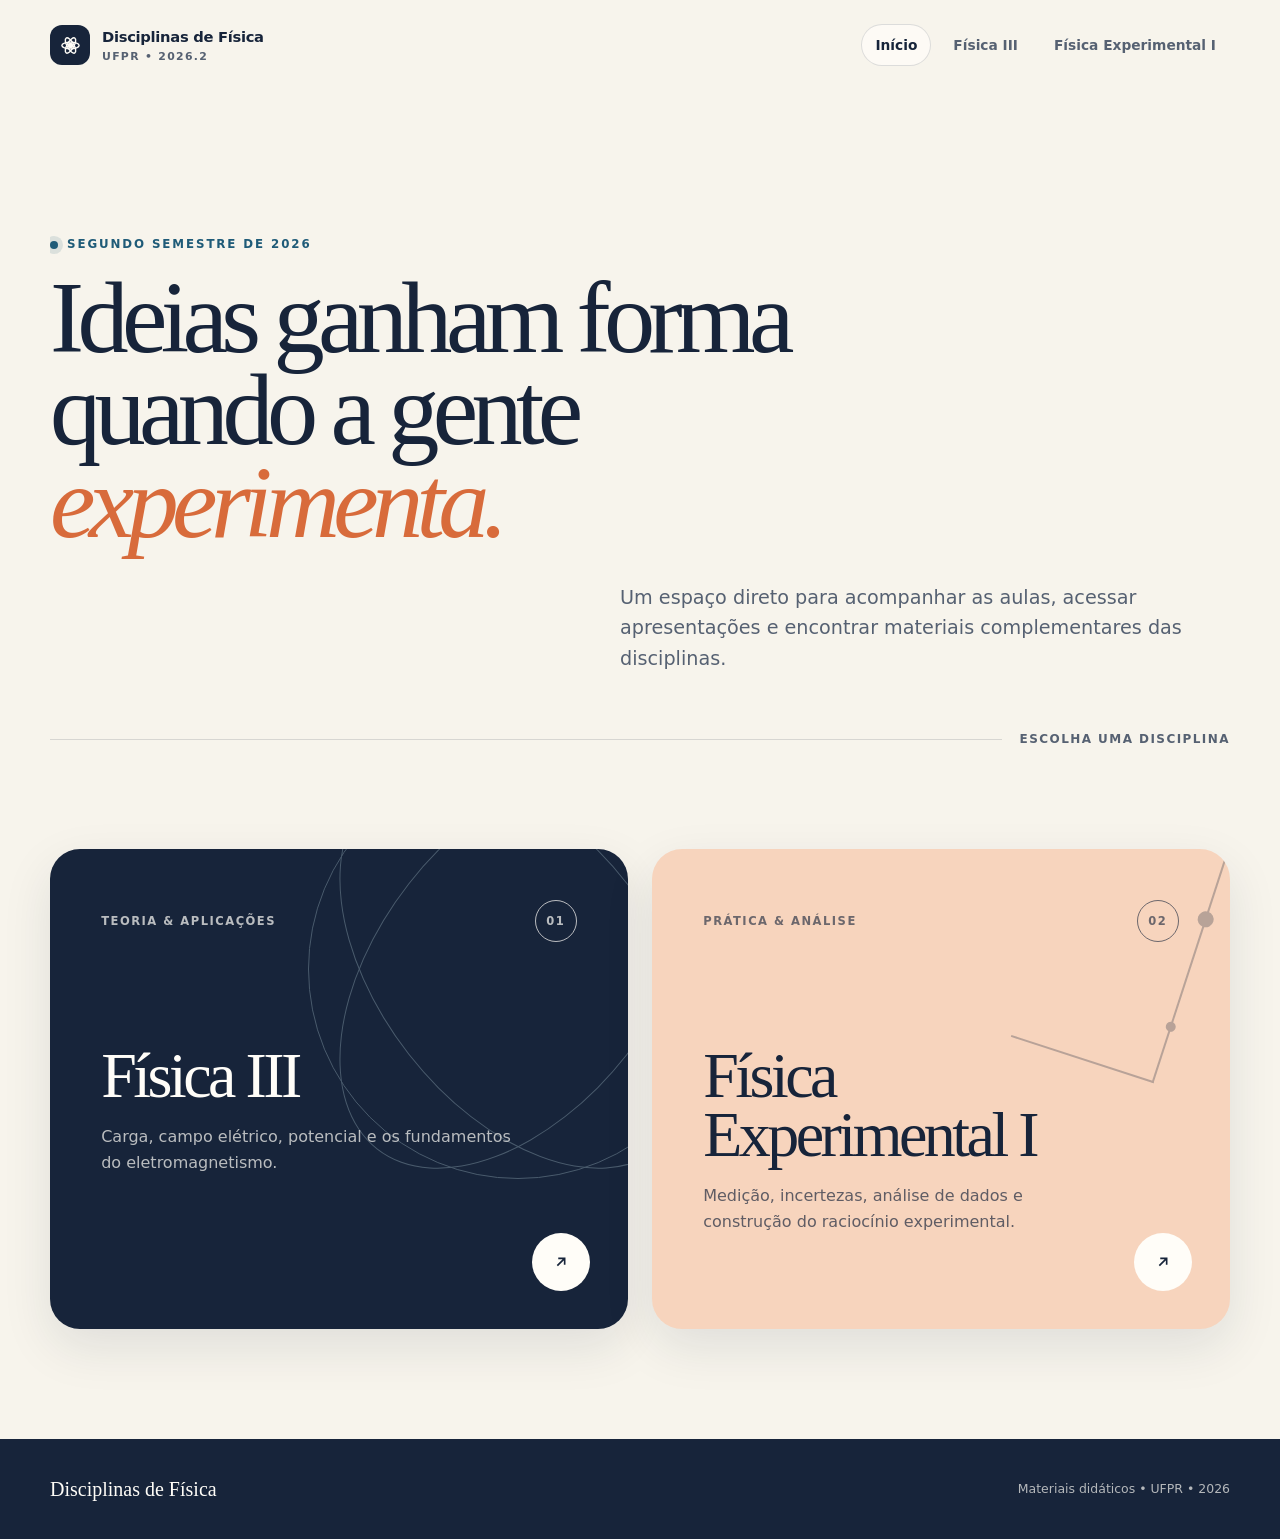
==== index.html @ 962f561f "Cria site das disciplinas de Física" ====
<!doctype html>
<html lang="pt-BR">
  <head>
    <meta charset="utf-8" />
    <meta name="viewport" content="width=device-width, initial-scale=1" />
    <meta name="description" content="Aulas e materiais complementares de Física III e Física Experimental I — UFPR, segundo semestre de 2026." />
    <meta name="theme-color" content="#17243a" />
    <title>Disciplinas de Física • 2026.2</title>
    <link rel="icon" href="assets/icons/favicon.svg" type="image/svg+xml" />
    <link rel="stylesheet" href="assets/css/styles.css" />
  </head>
  <body>
    <a class="skip-link" href="#conteudo">Ir para o conteúdo</a>
    <header class="site-header">
      <div class="shell">
        <a class="brand" href="./" aria-label="Página inicial das disciplinas">
          <span class="brand-mark" aria-hidden="true">
            <svg viewBox="0 0 24 24" fill="none" stroke="currentColor" stroke-width="1.5"><circle cx="12" cy="12" r="2" fill="currentColor"/><ellipse cx="12" cy="12" rx="9" ry="3.5"/><ellipse cx="12" cy="12" rx="9" ry="3.5" transform="rotate(60 12 12)"/><ellipse cx="12" cy="12" rx="9" ry="3.5" transform="rotate(120 12 12)"/></svg>
          </span>
          <span class="brand-copy">Disciplinas de Física<small>UFPR • 2026.2</small></span>
        </a>
        <button class="menu-button" type="button" aria-label="Abrir menu" aria-expanded="false" data-menu-button>
          <svg viewBox="0 0 24 24" fill="none" stroke="currentColor" stroke-width="1.8"><path d="M4 7h16M4 12h16M4 17h16"/></svg>
        </button>
        <nav class="site-nav" aria-label="Navegação principal" data-site-nav>
          <a href="./" aria-current="page">Início</a>
          <a href="fisica-3/">Física III</a>
          <a href="fisica-experimental-1/">Física Experimental I</a>
        </nav>
      </div>
    </header>

    <main id="conteudo">
      <section class="hero-home shell">
        <p class="eyebrow">Segundo semestre de 2026</p>
        <h1 class="display-title">Ideias ganham forma quando a gente <em>experimenta.</em></h1>
        <p class="lead">Um espaço direto para acompanhar as aulas, acessar apresentações e encontrar materiais complementares das disciplinas.</p>
        <div class="hero-rule"><span>Escolha uma disciplina</span></div>
      </section>

      <section class="course-grid shell" aria-label="Disciplinas disponíveis">
        <a class="course-card" href="fisica-3/">
          <span class="orbit-art" aria-hidden="true"></span>
          <div class="course-card-top"><span>Teoria &amp; aplicações</span><span class="course-number">01</span></div>
          <h2>Física III</h2>
          <p>Carga, campo elétrico, potencial e os fundamentos do eletromagnetismo.</p>
          <span class="card-action" aria-hidden="true">
            <svg viewBox="0 0 24 24" fill="none" stroke="currentColor" stroke-width="1.8"><path d="m8 16 8-8M9 8h7v7"/></svg>
          </span>
        </a>

        <a class="course-card experimental" href="fisica-experimental-1/">
          <span class="lab-art" aria-hidden="true"></span>
          <div class="course-card-top"><span>Prática &amp; análise</span><span class="course-number">02</span></div>
          <h2>Física<br />Experimental I</h2>
          <p>Medição, incertezas, análise de dados e construção do raciocínio experimental.</p>
          <span class="card-action" aria-hidden="true">
            <svg viewBox="0 0 24 24" fill="none" stroke="currentColor" stroke-width="1.8"><path d="m8 16 8-8M9 8h7v7"/></svg>
          </span>
        </a>
      </section>
    </main>

    <footer class="site-footer">
      <div class="shell">
        <span class="footer-brand">Disciplinas de Física</span>
        <p>Materiais didáticos • UFPR • <span data-current-year>2026</span></p>
      </div>
    </footer>
    <script src="assets/js/site.js"></script>
  </body>
</html>
---- assets/css/styles.css ----
:root {
  --ink: #17243a;
  --ink-soft: #566172;
  --paper: #f7f4ec;
  --paper-deep: #eee9de;
  --white: #fffdf8;
  --line: rgba(23, 36, 58, 0.14);
  --blue: #1f5b78;
  --blue-light: #cbe7ed;
  --orange: #d86b3b;
  --orange-light: #f7d4bd;
  --green: #1f6b59;
  --green-light: #cce6d9;
  --shadow: 0 18px 50px rgba(23, 36, 58, 0.1);
  --radius-lg: 30px;
  --radius-md: 20px;
  --radius-sm: 12px;
  --content: 1180px;
}

* {
  box-sizing: border-box;
}

html {
  scroll-behavior: smooth;
}

body {
  margin: 0;
  color: var(--ink);
  background: var(--paper);
  font-family: Inter, ui-sans-serif, system-ui, -apple-system, BlinkMacSystemFont, "Segoe UI", sans-serif;
  line-height: 1.6;
  -webkit-font-smoothing: antialiased;
}

body::before {
  position: fixed;
  inset: 0;
  z-index: -1;
  pointer-events: none;
  content: "";
  opacity: 0.42;
  background-image: radial-gradient(rgba(23, 36, 58, 0.1) 0.65px, transparent 0.65px);
  background-size: 18px 18px;
  mask-image: linear-gradient(to bottom, black, transparent 72%);
}

a {
  color: inherit;
  text-decoration: none;
}

button,
input {
  font: inherit;
}

button,
a {
  -webkit-tap-highlight-color: transparent;
}

img,
svg {
  display: block;
  max-width: 100%;
}

.skip-link {
  position: fixed;
  top: 10px;
  left: 10px;
  z-index: 100;
  padding: 10px 14px;
  color: var(--white);
  background: var(--ink);
  border-radius: 8px;
  transform: translateY(-150%);
}

.skip-link:focus {
  transform: translateY(0);
}

.shell {
  width: min(calc(100% - 40px), var(--content));
  margin-inline: auto;
}

.site-header {
  position: relative;
  z-index: 20;
  padding: 24px 0;
}

.site-header .shell {
  display: flex;
  align-items: center;
  justify-content: space-between;
  gap: 28px;
}

.brand {
  display: inline-flex;
  align-items: center;
  gap: 12px;
  font-size: 0.92rem;
  font-weight: 800;
  letter-spacing: -0.02em;
}

.brand-mark {
  display: grid;
  width: 40px;
  height: 40px;
  color: var(--white);
  background: var(--ink);
  border-radius: 12px;
  place-items: center;
}

.brand-mark svg {
  width: 23px;
}

.brand small {
  display: block;
  color: var(--ink-soft);
  font-size: 0.68rem;
  font-weight: 700;
  letter-spacing: 0.12em;
  text-transform: uppercase;
}

.site-nav {
  display: flex;
  align-items: center;
  gap: 8px;
}

.site-nav a {
  padding: 10px 14px;
  border-radius: 999px;
  color: var(--ink-soft);
  font-size: 0.86rem;
  font-weight: 700;
  transition: 160ms ease;
}

.site-nav a:hover,
.site-nav a[aria-current="page"] {
  color: var(--ink);
  background: rgba(255, 253, 248, 0.72);
  box-shadow: inset 0 0 0 1px var(--line);
}

.menu-button {
  display: none;
  width: 44px;
  height: 44px;
  padding: 0;
  color: var(--ink);
  background: var(--white);
  border: 1px solid var(--line);
  border-radius: 12px;
  place-items: center;
}

.menu-button svg {
  width: 22px;
}

.eyebrow {
  display: inline-flex;
  align-items: center;
  gap: 9px;
  margin: 0 0 18px;
  color: var(--blue);
  font-size: 0.74rem;
  font-weight: 850;
  letter-spacing: 0.16em;
  text-transform: uppercase;
}

.eyebrow::before {
  width: 8px;
  height: 8px;
  content: "";
  background: currentColor;
  border-radius: 50%;
  box-shadow: 0 0 0 5px color-mix(in srgb, currentColor 13%, transparent);
}

.display-title {
  max-width: 900px;
  margin: 0;
  font-family: Georgia, "Times New Roman", serif;
  font-size: clamp(3.2rem, 8vw, 7.4rem);
  font-weight: 400;
  letter-spacing: -0.065em;
  line-height: 0.9;
}

.display-title em {
  color: var(--orange);
  font-weight: 400;
}

.hero-home {
  padding: clamp(70px, 11vw, 145px) 0 70px;
  overflow: hidden;
}

.hero-home .lead {
  max-width: 610px;
  margin: 34px 0 0 auto;
  color: var(--ink-soft);
  font-size: clamp(1rem, 1.5vw, 1.22rem);
}

.hero-rule {
  display: flex;
  align-items: center;
  gap: 18px;
  margin-top: 55px;
  color: var(--ink-soft);
  font-size: 0.75rem;
  font-weight: 800;
  letter-spacing: 0.12em;
  text-transform: uppercase;
}

.hero-rule::before {
  flex: 1;
  height: 1px;
  content: "";
  background: var(--line);
}

.course-grid {
  display: grid;
  grid-template-columns: repeat(2, 1fr);
  gap: 24px;
  padding: 30px 0 110px;
}

.course-card {
  position: relative;
  min-height: 480px;
  padding: clamp(28px, 4vw, 52px);
  overflow: hidden;
  color: var(--white);
  background: var(--ink);
  border-radius: var(--radius-lg);
  box-shadow: var(--shadow);
  transition: transform 200ms ease, box-shadow 200ms ease;
}

.course-card:hover {
  transform: translateY(-5px);
  box-shadow: 0 26px 70px rgba(23, 36, 58, 0.17);
}

.course-card.experimental {
  color: var(--ink);
  background: var(--orange-light);
}

.course-card-top {
  position: relative;
  z-index: 2;
  display: flex;
  align-items: center;
  justify-content: space-between;
  gap: 20px;
  color: rgba(255, 253, 248, 0.7);
  font-size: 0.72rem;
  font-weight: 800;
  letter-spacing: 0.13em;
  text-transform: uppercase;
}

.experimental .course-card-top {
  color: rgba(23, 36, 58, 0.62);
}

.course-number {
  display: grid;
  width: 42px;
  height: 42px;
  border: 1px solid currentColor;
  border-radius: 50%;
  place-items: center;
}

.course-card h2 {
  position: relative;
  z-index: 2;
  max-width: 420px;
  margin: 105px 0 18px;
  font-family: Georgia, "Times New Roman", serif;
  font-size: clamp(2.7rem, 5vw, 5rem);
  font-weight: 400;
  letter-spacing: -0.055em;
  line-height: 0.92;
}

.course-card p {
  position: relative;
  z-index: 2;
  max-width: 410px;
  margin: 0;
  color: rgba(255, 253, 248, 0.7);
}

.experimental p {
  color: rgba(23, 36, 58, 0.68);
}

.card-action {
  position: absolute;
  right: 38px;
  bottom: 38px;
  z-index: 3;
  display: grid;
  width: 58px;
  height: 58px;
  color: var(--ink);
  background: var(--white);
  border-radius: 50%;
  place-items: center;
  transition: transform 180ms ease;
}

.course-card:hover .card-action {
  transform: rotate(-7deg) scale(1.05);
}

.card-action svg {
  width: 22px;
}

.orbit-art {
  position: absolute;
  top: -90px;
  right: -100px;
  width: 420px;
  height: 420px;
  opacity: 0.28;
  border: 1px solid var(--blue-light);
  border-radius: 50%;
}

.orbit-art::before,
.orbit-art::after {
  position: absolute;
  inset: 70px -20px;
  content: "";
  border: 1px solid var(--blue-light);
  border-radius: 50%;
  transform: rotate(52deg);
}

.orbit-art::after {
  transform: rotate(-52deg);
}

.lab-art {
  position: absolute;
  top: -28px;
  right: 35px;
  width: 150px;
  height: 245px;
  opacity: 0.28;
  border-right: 2px solid var(--ink);
  border-bottom: 2px solid var(--ink);
  transform: rotate(18deg);
}

.lab-art::before,
.lab-art::after {
  position: absolute;
  content: "";
  background: var(--ink);
  border-radius: 50%;
}

.lab-art::before {
  top: 65px;
  right: -9px;
  width: 16px;
  height: 16px;
}

.lab-art::after {
  right: -6px;
  bottom: 52px;
  width: 10px;
  height: 10px;
}

.course-hero {
  padding: 70px 0 55px;
}

.course-hero-grid {
  display: grid;
  grid-template-columns: minmax(0, 1.45fr) minmax(260px, 0.55fr);
  align-items: end;
  gap: 70px;
}

.course-hero h1 {
  max-width: 780px;
  margin: 0;
  font-family: Georgia, "Times New Roman", serif;
  font-size: clamp(3.5rem, 8vw, 7.8rem);
  font-weight: 400;
  letter-spacing: -0.07em;
  line-height: 0.86;
}

.course-hero h1 em {
  display: block;
  color: var(--orange);
  font-weight: 400;
}

.theme-experimental .course-hero h1 em,
.theme-experimental .eyebrow {
  color: var(--green);
}

.hero-note {
  padding: 28px;
  background: rgba(255, 253, 248, 0.58);
  border: 1px solid var(--line);
  border-radius: var(--radius-md);
  backdrop-filter: blur(10px);
}

.hero-note p {
  margin: 0;
  color: var(--ink-soft);
}

.hero-note strong {
  display: block;
  margin-bottom: 8px;
  color: var(--ink);
}

.course-band {
  margin: 40px 0 0;
  color: var(--white);
  background: var(--blue);
}

.theme-experimental .course-band {
  background: var(--green);
}

.course-band .shell {
  display: grid;
  grid-template-columns: 1.3fr repeat(2, 0.7fr);
}

.band-item {
  min-height: 130px;
  padding: 30px;
  border-left: 1px solid rgba(255, 255, 255, 0.17);
}

.band-item:first-child {
  border-left: 0;
}

.band-label {
  display: block;
  margin-bottom: 17px;
  color: rgba(255, 255, 255, 0.65);
  font-size: 0.68rem;
  font-weight: 800;
  letter-spacing: 0.14em;
  text-transform: uppercase;
}

.band-value {
  font-family: Georgia, "Times New Roman", serif;
  font-size: 1.45rem;
  line-height: 1.15;
}

.materials-section {
  padding: 105px 0 120px;
}

.section-heading {
  display: grid;
  grid-template-columns: minmax(0, 1fr) minmax(240px, 0.48fr);
  align-items: end;
  gap: 40px;
  margin-bottom: 46px;
}

.section-heading h2 {
  margin: 0;
  font-family: Georgia, "Times New Roman", serif;
  font-size: clamp(2.7rem, 5vw, 5.2rem);
  font-weight: 400;
  letter-spacing: -0.055em;
  line-height: 0.95;
}

.section-heading p {
  margin: 0;
  color: var(--ink-soft);
}

.material-tools {
  display: flex;
  align-items: center;
  justify-content: space-between;
  gap: 18px;
  margin-bottom: 26px;
}

.search-box {
  position: relative;
  flex: 0 1 430px;
}

.search-box svg {
  position: absolute;
  top: 50%;
  left: 17px;
  width: 18px;
  color: var(--ink-soft);
  transform: translateY(-50%);
}

.search-box input {
  width: 100%;
  padding: 14px 18px 14px 48px;
  color: var(--ink);
  background: var(--white);
  border: 1px solid var(--line);
  border-radius: 999px;
  outline: none;
}

.search-box input:focus {
  border-color: var(--blue);
  box-shadow: 0 0 0 4px rgba(31, 91, 120, 0.12);
}

.filters {
  display: flex;
  align-items: center;
  gap: 8px;
}

.filter-button {
  padding: 10px 15px;
  color: var(--ink-soft);
  background: transparent;
  border: 1px solid transparent;
  border-radius: 999px;
  cursor: pointer;
  font-size: 0.78rem;
  font-weight: 800;
}

.filter-button:hover,
.filter-button.active {
  color: var(--ink);
  background: var(--white);
  border-color: var(--line);
}

.materials-status {
  min-height: 24px;
  margin: 0 0 16px;
  color: var(--ink-soft);
  font-size: 0.78rem;
  font-weight: 700;
}

.materials-grid {
  display: grid;
  grid-template-columns: repeat(2, minmax(0, 1fr));
  gap: 16px;
}

.material-card {
  display: grid;
  grid-template-columns: auto minmax(0, 1fr) auto;
  align-items: center;
  gap: 20px;
  min-height: 128px;
  padding: 24px;
  background: rgba(255, 253, 248, 0.75);
  border: 1px solid var(--line);
  border-radius: var(--radius-md);
  transition: border-color 160ms ease, transform 160ms ease, background 160ms ease;
}

.material-card:hover {
  background: var(--white);
  border-color: rgba(31, 91, 120, 0.42);
  transform: translateY(-2px);
}

.material-icon {
  display: grid;
  width: 54px;
  height: 62px;
  color: var(--blue);
  background: var(--blue-light);
  border-radius: 10px 10px 16px 10px;
  place-items: center;
}

.theme-experimental .material-icon {
  color: var(--green);
  background: var(--green-light);
}

.material-icon svg {
  width: 24px;
}

.material-info {
  min-width: 0;
}

.material-info h3 {
  margin: 0 0 7px;
  overflow: hidden;
  font-size: 0.98rem;
  line-height: 1.35;
  text-overflow: ellipsis;
}

.material-meta {
  display: flex;
  flex-wrap: wrap;
  gap: 7px;
  color: var(--ink-soft);
  font-size: 0.72rem;
  font-weight: 700;
}

.material-meta span + span::before {
  margin-right: 7px;
  content: "·";
}

.material-open {
  display: grid;
  width: 42px;
  height: 42px;
  color: var(--ink);
  border: 1px solid var(--line);
  border-radius: 50%;
  place-items: center;
}

.material-open svg {
  width: 18px;
}

.empty-state {
  grid-column: 1 / -1;
  padding: 70px 25px;
  text-align: center;
  background: rgba(255, 253, 248, 0.5);
  border: 1px dashed rgba(23, 36, 58, 0.25);
  border-radius: var(--radius-md);
}

.empty-state-icon {
  display: grid;
  width: 62px;
  height: 62px;
  margin: 0 auto 18px;
  color: var(--ink-soft);
  background: var(--paper-deep);
  border-radius: 50%;
  place-items: center;
}

.empty-state-icon svg {
  width: 26px;
}

.empty-state h3 {
  margin: 0 0 6px;
}

.empty-state p {
  max-width: 470px;
  margin: 0 auto;
  color: var(--ink-soft);
}

.info-strip {
  display: grid;
  grid-template-columns: auto 1fr;
  gap: 22px;
  margin-top: 48px;
  padding: 28px;
  color: var(--ink);
  background: var(--paper-deep);
  border-radius: var(--radius-md);
}

.info-strip svg {
  width: 24px;
  color: var(--blue);
}

.theme-experimental .info-strip svg {
  color: var(--green);
}

.info-strip h3,
.info-strip p {
  margin: 0;
}

.info-strip p {
  margin-top: 4px;
  color: var(--ink-soft);
  font-size: 0.9rem;
}

.site-footer {
  padding: 34px 0;
  color: rgba(255, 253, 248, 0.68);
  background: var(--ink);
}

.site-footer .shell {
  display: flex;
  align-items: center;
  justify-content: space-between;
  gap: 25px;
}

.footer-brand {
  color: var(--white);
  font-family: Georgia, "Times New Roman", serif;
  font-size: 1.25rem;
}

.site-footer p {
  margin: 0;
  font-size: 0.78rem;
}

@media (max-width: 850px) {
  .menu-button {
    display: grid;
  }

  .site-nav {
    position: absolute;
    top: 78px;
    right: 20px;
    left: 20px;
    display: none;
    align-items: stretch;
    padding: 10px;
    background: var(--white);
    border: 1px solid var(--line);
    border-radius: 16px;
    box-shadow: var(--shadow);
  }

  .site-nav.open {
    display: grid;
  }

  .site-nav a {
    padding: 13px 15px;
  }

  .course-grid,
  .course-hero-grid,
  .section-heading {
    grid-template-columns: 1fr;
  }

  .course-card {
    min-height: 430px;
  }

  .course-hero-grid {
    gap: 40px;
  }

  .course-band .shell {
    grid-template-columns: 1fr 1fr;
  }

  .band-item:first-child {
    grid-column: 1 / -1;
    border-bottom: 1px solid rgba(255, 255, 255, 0.17);
  }

  .materials-grid {
    grid-template-columns: 1fr;
  }
}

@media (max-width: 620px) {
  .shell {
    width: min(calc(100% - 28px), var(--content));
  }

  .brand-copy {
    display: none;
  }

  .hero-home {
    padding-top: 55px;
  }

  .display-title {
    font-size: clamp(3rem, 17vw, 5.2rem);
  }

  .hero-home .lead {
    margin-top: 28px;
  }

  .course-grid {
    padding-bottom: 75px;
  }

  .course-card {
    min-height: 390px;
    border-radius: 24px;
  }

  .course-card h2 {
    margin-top: 80px;
  }

  .card-action {
    right: 24px;
    bottom: 24px;
  }

  .course-hero {
    padding-top: 45px;
  }

  .course-hero h1 {
    font-size: clamp(3.4rem, 18vw, 5.4rem);
  }

  .course-band .shell {
    width: 100%;
    grid-template-columns: 1fr;
  }

  .band-item,
  .band-item:first-child {
    grid-column: auto;
    border-bottom: 1px solid rgba(255, 255, 255, 0.17);
    border-left: 0;
  }

  .materials-section {
    padding: 75px 0 90px;
  }

  .material-tools {
    align-items: stretch;
    flex-direction: column;
  }

  .search-box {
    flex-basis: auto;
  }

  .filters {
    overflow-x: auto;
    padding-bottom: 4px;
  }

  .material-card {
    grid-template-columns: auto minmax(0, 1fr);
    padding: 19px;
  }

  .material-open {
    display: none;
  }

  .info-strip {
    grid-template-columns: 1fr;
  }

  .site-footer .shell {
    align-items: flex-start;
    flex-direction: column;
  }
}

@media (prefers-reduced-motion: reduce) {
  html {
    scroll-behavior: auto;
  }

  *,
  *::before,
  *::after {
    scroll-behavior: auto !important;
    transition-duration: 0.01ms !important;
  }
}
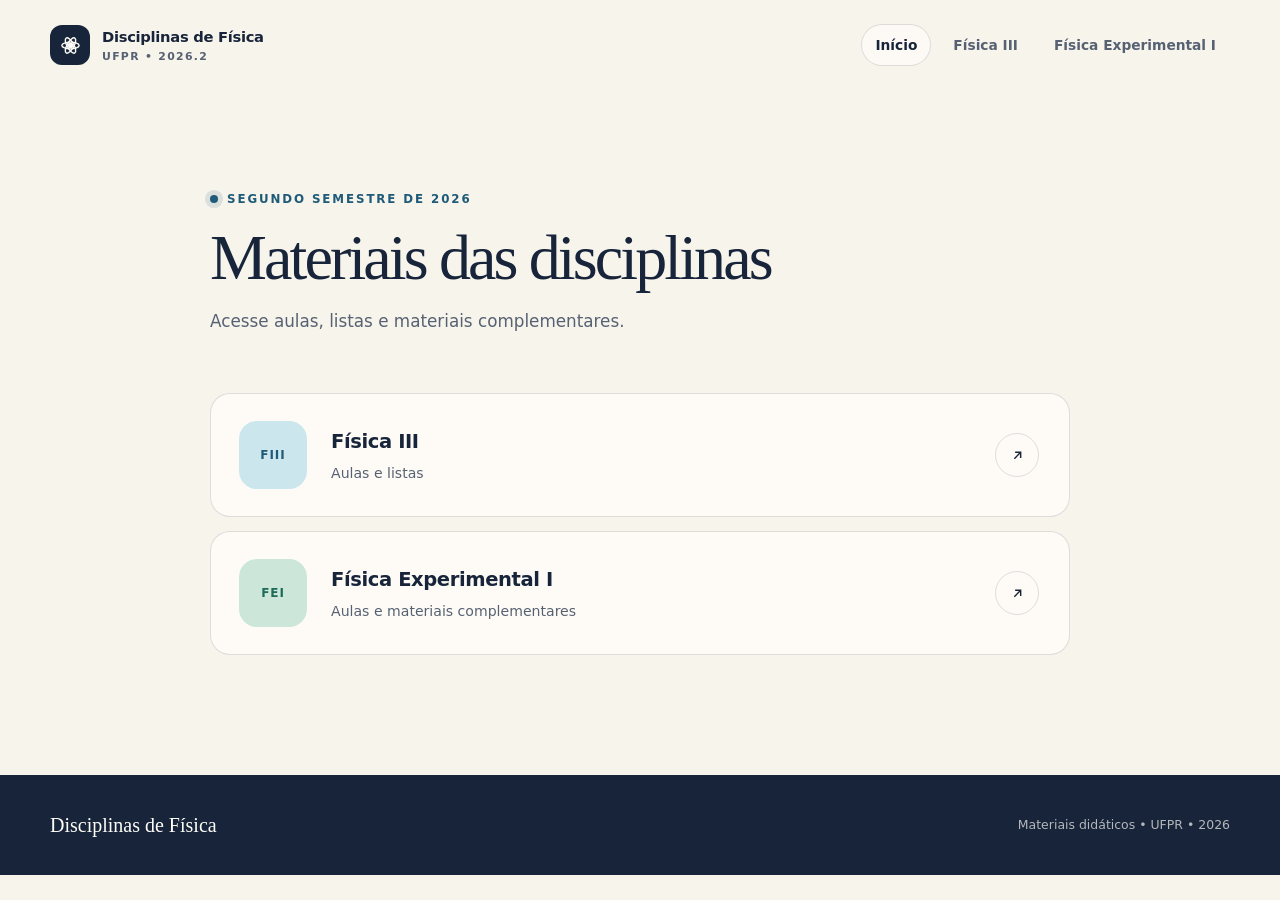
==== commit 607dcb2e: "Simplifica páginas e organiza categorias" ====
--- a/index.html
+++ b/index.html
@@ -31,30 +31,31 @@
     </header>
 
     <main id="conteudo">
-      <section class="hero-home shell">
+      <section class="simple-home shell">
         <p class="eyebrow">Segundo semestre de 2026</p>
-        <h1 class="display-title">Ideias ganham forma quando a gente <em>experimenta.</em></h1>
-        <p class="lead">Um espaço direto para acompanhar as aulas, acessar apresentações e encontrar materiais complementares das disciplinas.</p>
-        <div class="hero-rule"><span>Escolha uma disciplina</span></div>
+        <h1>Materiais das disciplinas</h1>
+        <p>Acesse aulas, listas e materiais complementares.</p>
       </section>
 
-      <section class="course-grid shell" aria-label="Disciplinas disponíveis">
-        <a class="course-card" href="fisica-3/">
-          <span class="orbit-art" aria-hidden="true"></span>
-          <div class="course-card-top"><span>Teoria &amp; aplicações</span><span class="course-number">01</span></div>
-          <h2>Física III</h2>
-          <p>Carga, campo elétrico, potencial e os fundamentos do eletromagnetismo.</p>
-          <span class="card-action" aria-hidden="true">
+      <section class="simple-course-list shell" aria-label="Disciplinas disponíveis">
+        <a class="simple-course-link" href="fisica-3/">
+          <span class="course-tag" aria-hidden="true">FIII</span>
+          <span class="course-link-copy">
+            <h2>Física III</h2>
+            <p>Aulas e listas</p>
+          </span>
+          <span class="course-link-arrow" aria-hidden="true">
             <svg viewBox="0 0 24 24" fill="none" stroke="currentColor" stroke-width="1.8"><path d="m8 16 8-8M9 8h7v7"/></svg>
           </span>
         </a>
 
-        <a class="course-card experimental" href="fisica-experimental-1/">
-          <span class="lab-art" aria-hidden="true"></span>
-          <div class="course-card-top"><span>Prática &amp; análise</span><span class="course-number">02</span></div>
-          <h2>Física<br />Experimental I</h2>
-          <p>Medição, incertezas, análise de dados e construção do raciocínio experimental.</p>
-          <span class="card-action" aria-hidden="true">
+        <a class="simple-course-link experimental-link" href="fisica-experimental-1/">
+          <span class="course-tag" aria-hidden="true">FEI</span>
+          <span class="course-link-copy">
+            <h2>Física Experimental I</h2>
+            <p>Aulas e materiais complementares</p>
+          </span>
+          <span class="course-link-arrow" aria-hidden="true">
             <svg viewBox="0 0 24 24" fill="none" stroke="currentColor" stroke-width="1.8"><path d="m8 16 8-8M9 8h7v7"/></svg>
           </span>
         </a>
--- a/assets/css/styles.css
+++ b/assets/css/styles.css
@@ -924,3 +924,211 @@
     transition-duration: 0.01ms !important;
   }
 }
+/* Layout simples e centrado nos arquivos */
+.simple-home {
+  max-width: 860px;
+  padding: 95px 0 36px;
+}
+
+.simple-home h1 {
+  margin: 0 0 18px;
+  font-family: Georgia, "Times New Roman", serif;
+  font-size: clamp(2.5rem, 5vw, 4.2rem);
+  font-weight: 400;
+  letter-spacing: -0.045em;
+  line-height: 1;
+}
+
+.simple-home > p:last-child {
+  margin: 0;
+  color: var(--ink-soft);
+  font-size: 1.05rem;
+}
+
+.simple-course-list {
+  display: grid;
+  max-width: 860px;
+  gap: 14px;
+  padding: 22px 0 120px;
+}
+
+.simple-course-link {
+  display: grid;
+  grid-template-columns: 68px minmax(0, 1fr) 46px;
+  align-items: center;
+  gap: 24px;
+  min-height: 124px;
+  padding: 24px 28px;
+  background: rgba(255, 253, 248, 0.82);
+  border: 1px solid var(--line);
+  border-radius: var(--radius-md);
+  transition: 160ms ease;
+}
+
+.simple-course-link:hover {
+  background: var(--white);
+  border-color: rgba(31, 91, 120, 0.42);
+  transform: translateY(-2px);
+  box-shadow: 0 12px 32px rgba(23, 36, 58, 0.07);
+}
+
+.course-tag {
+  display: grid;
+  width: 68px;
+  height: 68px;
+  color: var(--blue);
+  background: var(--blue-light);
+  border-radius: 18px;
+  place-items: center;
+  font-size: 0.75rem;
+  font-weight: 850;
+  letter-spacing: 0.08em;
+}
+
+.experimental-link .course-tag {
+  color: var(--green);
+  background: var(--green-light);
+}
+
+.course-link-copy h2,
+.course-link-copy p {
+  margin: 0;
+}
+
+.course-link-copy h2 {
+  font-size: 1.22rem;
+  letter-spacing: -0.02em;
+}
+
+.course-link-copy p {
+  margin-top: 5px;
+  color: var(--ink-soft);
+  font-size: 0.88rem;
+}
+
+.course-link-arrow {
+  display: grid;
+  width: 44px;
+  height: 44px;
+  border: 1px solid var(--line);
+  border-radius: 50%;
+  place-items: center;
+}
+
+.course-link-arrow svg {
+  width: 19px;
+}
+
+.course-heading {
+  padding: 72px 0 52px;
+  border-bottom: 1px solid var(--line);
+}
+
+.course-heading h1 {
+  margin: 0;
+  font-family: Georgia, "Times New Roman", serif;
+  font-size: clamp(2.6rem, 5vw, 3.8rem);
+  font-weight: 400;
+  letter-spacing: -0.05em;
+  line-height: 1;
+}
+
+.course-description {
+  margin: 18px 0 0;
+  color: var(--ink-soft);
+}
+
+.compact-materials {
+  padding: 60px 0 105px;
+}
+
+.file-heading {
+  margin-bottom: 32px;
+}
+
+.file-heading h2 {
+  font-family: inherit;
+  font-size: 1.8rem;
+  font-weight: 800;
+  letter-spacing: -0.035em;
+}
+
+.file-heading > p {
+  max-width: 370px;
+  font-size: 0.9rem;
+}
+
+.compact-materials .filters {
+  padding: 4px;
+  background: var(--paper-deep);
+  border-radius: 999px;
+}
+
+.compact-materials .filter-button {
+  white-space: nowrap;
+}
+
+.compact-materials .filter-button.active {
+  box-shadow: 0 2px 8px rgba(23, 36, 58, 0.07);
+}
+
+.compact-materials .material-card {
+  min-height: 112px;
+}
+
+@media (max-width: 620px) {
+  .simple-home {
+    padding: 62px 0 26px;
+  }
+
+  .simple-home h1 {
+    font-size: 2.5rem;
+  }
+
+  .simple-course-list {
+    padding: 14px 0 80px;
+  }
+
+  .simple-course-link {
+    grid-template-columns: 52px minmax(0, 1fr) 36px;
+    gap: 15px;
+    min-height: 104px;
+    padding: 18px;
+  }
+
+  .course-tag {
+    width: 52px;
+    height: 52px;
+    border-radius: 14px;
+    font-size: 0.65rem;
+  }
+
+  .course-link-arrow {
+    width: 36px;
+    height: 36px;
+  }
+
+  .course-heading {
+    padding: 48px 0 36px;
+  }
+
+  .course-heading h1 {
+    font-size: 2.65rem;
+  }
+
+  .file-heading h2 {
+    font-size: 1.65rem;
+  }
+
+  .filters {
+    display: grid;
+    grid-template-columns: repeat(2, minmax(0, 1fr));
+    overflow: visible;
+    padding-bottom: 4px;
+  }
+
+  .compact-materials .filter-button {
+    padding-inline: 10px;
+    white-space: normal;
+  }
+}
